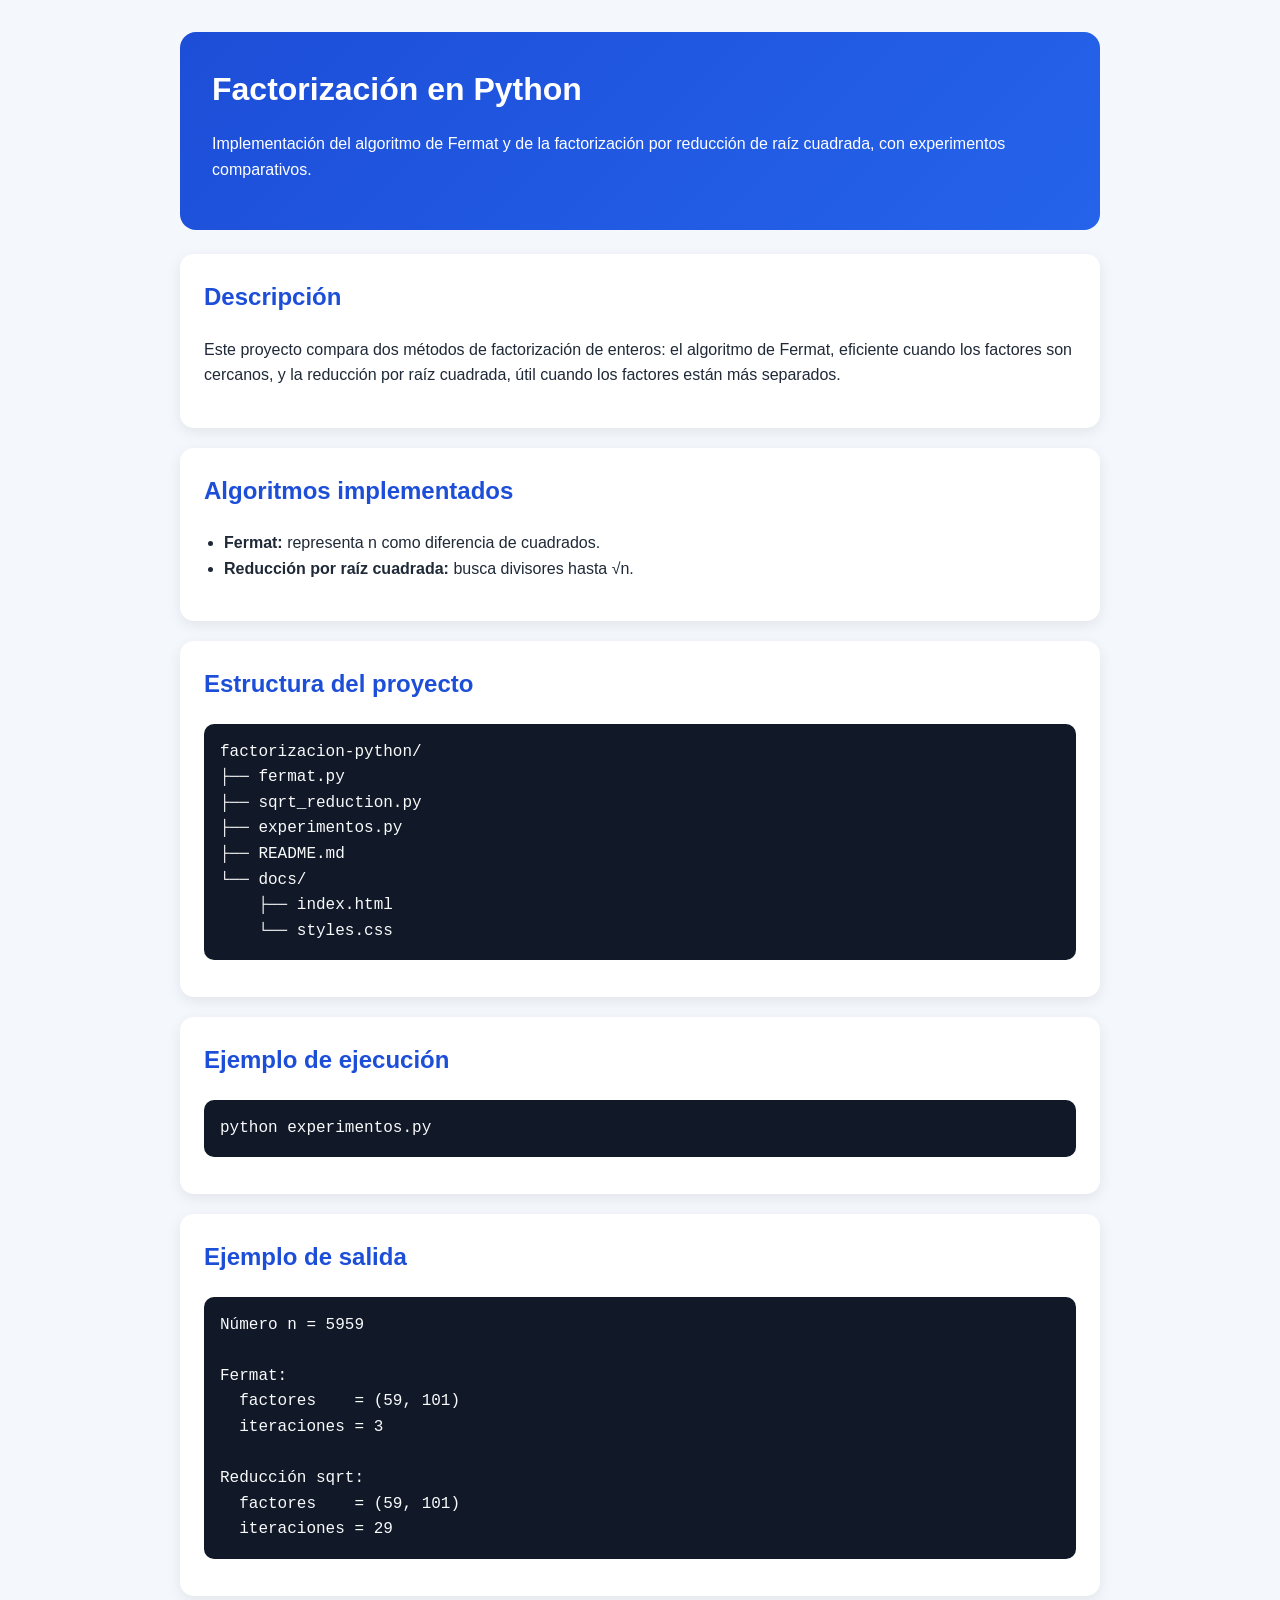
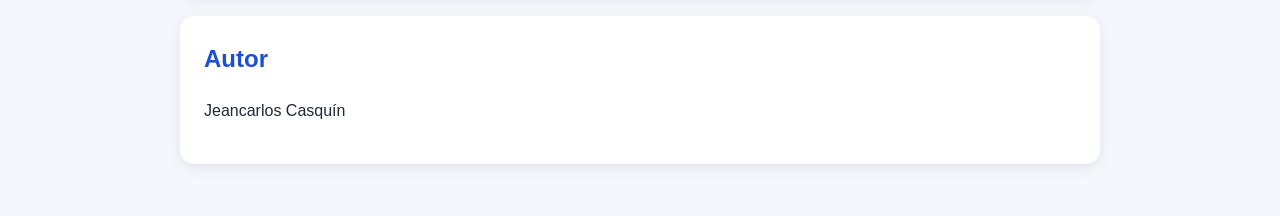
==== docs/index.html @ 1571b8cb "presentar" ====
<!DOCTYPE html>
<html lang="es">
<head>
  <meta charset="UTF-8" />
  <meta name="viewport" content="width=device-width, initial-scale=1.0" />
  <title>Factorización en Python</title>
  <link rel="stylesheet" href="styles.css" />
</head>
<body>
  <div class="container">
    <header class="hero">
      <h1>Factorización en Python</h1>
      <p>
        Implementación del algoritmo de Fermat y de la factorización por
        reducción de raíz cuadrada, con experimentos comparativos.
      </p>
    </header>

    <section class="card">
      <h2>Descripción</h2>
      <p>
        Este proyecto compara dos métodos de factorización de enteros:
        el algoritmo de Fermat, eficiente cuando los factores son cercanos,
        y la reducción por raíz cuadrada, útil cuando los factores están más separados.
      </p>
    </section>

    <section class="card">
      <h2>Algoritmos implementados</h2>
      <ul>
        <li><strong>Fermat:</strong> representa n como diferencia de cuadrados.</li>
        <li><strong>Reducción por raíz cuadrada:</strong> busca divisores hasta √n.</li>
      </ul>
    </section>

    <section class="card">
      <h2>Estructura del proyecto</h2>
      <pre><code>factorizacion-python/
├── fermat.py
├── sqrt_reduction.py
├── experimentos.py
├── README.md
└── docs/
    ├── index.html
    └── styles.css</code></pre>
    </section>

    <section class="card">
      <h2>Ejemplo de ejecución</h2>
      <pre><code>python experimentos.py</code></pre>
    </section>

    <section class="card">
      <h2>Ejemplo de salida</h2>
      <pre><code>Número n = 5959

Fermat:
  factores    = (59, 101)
  iteraciones = 3

Reducción sqrt:
  factores    = (59, 101)
  iteraciones = 29</code></pre>
    </section>

    <section class="card">
      <h2>Autor</h2>
      <p>Jeancarlos Casquín</p>
    </section>
  </div>
</body>
</html>
---- docs/styles.css ----
* {
  box-sizing: border-box;
}

body {
  margin: 0;
  font-family: Arial, sans-serif;
  background: #f4f7fb;
  color: #1f2937;
  line-height: 1.6;
}

.container {
  max-width: 960px;
  margin: 0 auto;
  padding: 32px 20px;
}

.hero {
  background: linear-gradient(135deg, #1d4ed8, #2563eb);
  color: white;
  padding: 32px;
  border-radius: 16px;
  margin-bottom: 24px;
}

.hero h1 {
  margin-top: 0;
  margin-bottom: 12px;
  font-size: 2rem;
}

.card {
  background: white;
  border-radius: 14px;
  padding: 24px;
  margin-bottom: 20px;
  box-shadow: 0 4px 14px rgba(0, 0, 0, 0.08);
}

h2 {
  margin-top: 0;
  color: #1d4ed8;
}

pre {
  background: #111827;
  color: #f9fafb;
  padding: 16px;
  border-radius: 10px;
  overflow-x: auto;
}

code {
  font-family: Consolas, Monaco, monospace;
}

ul {
  padding-left: 20px;
}
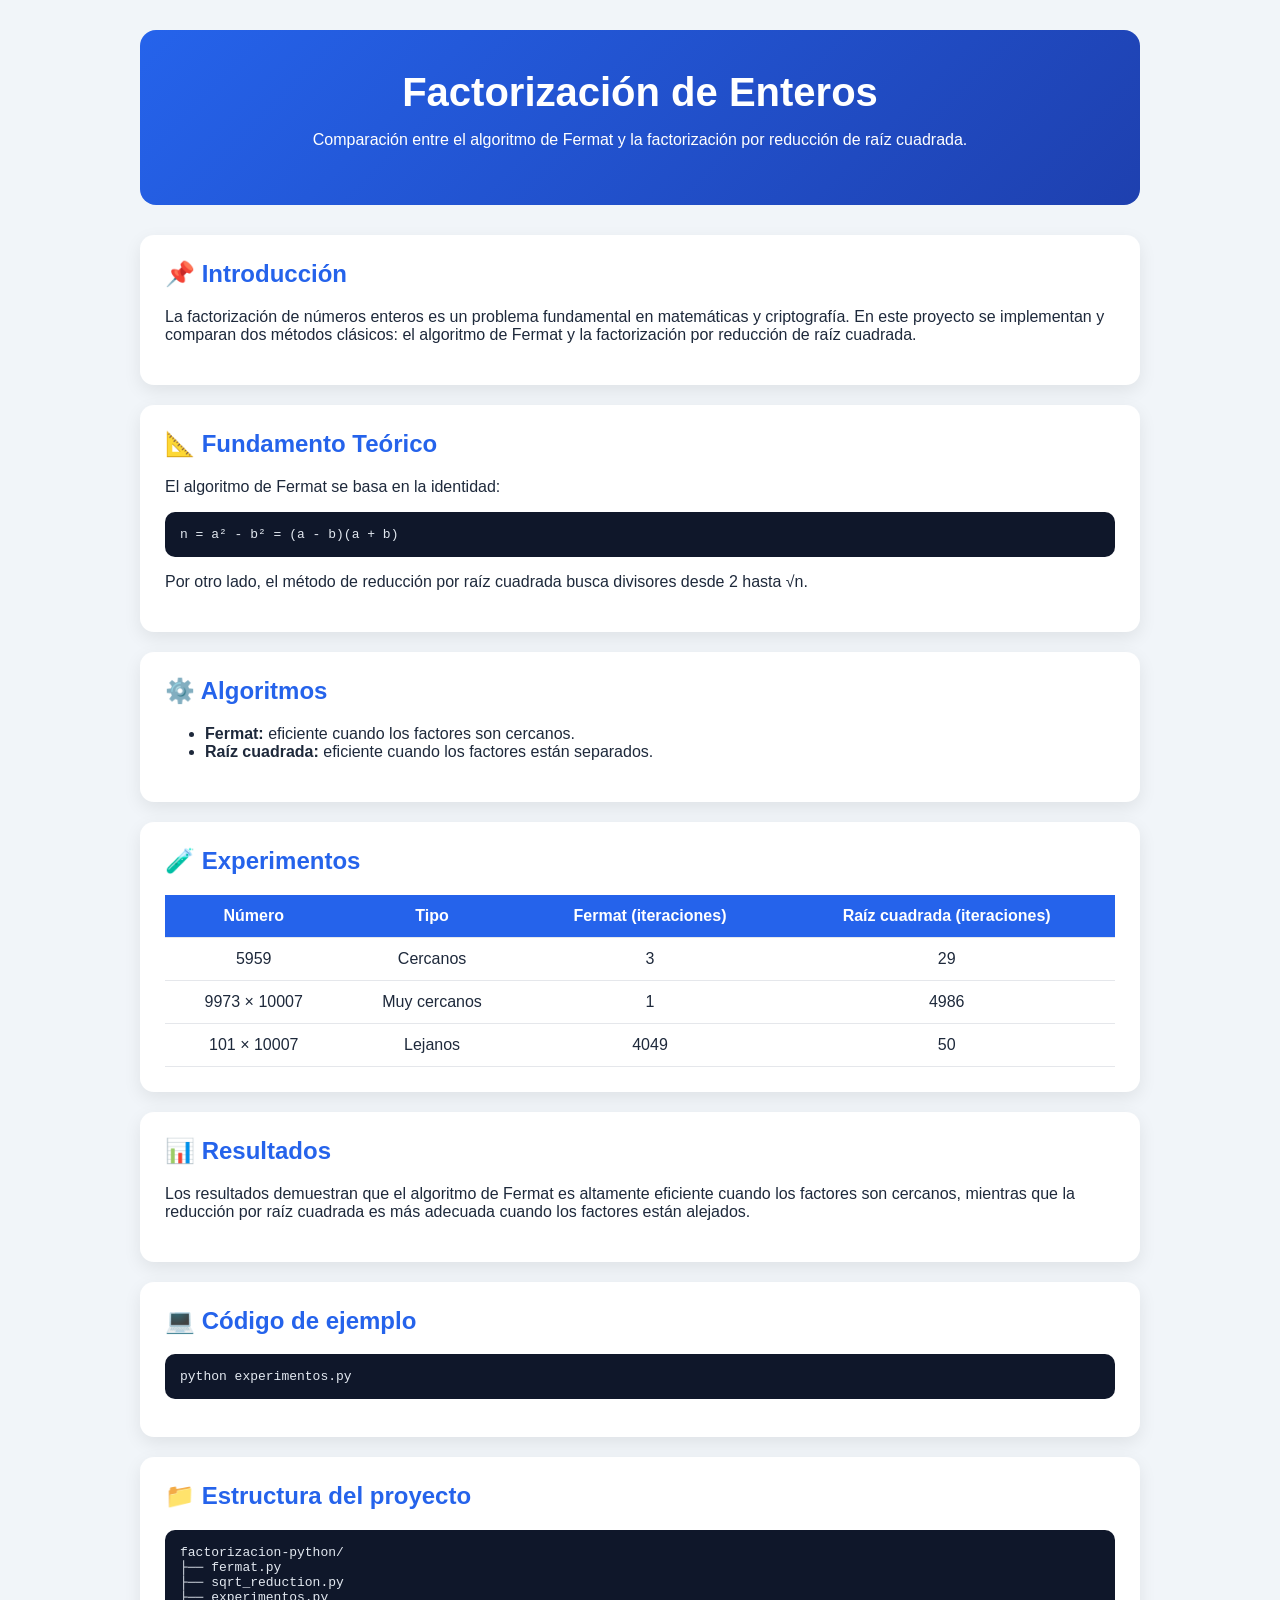
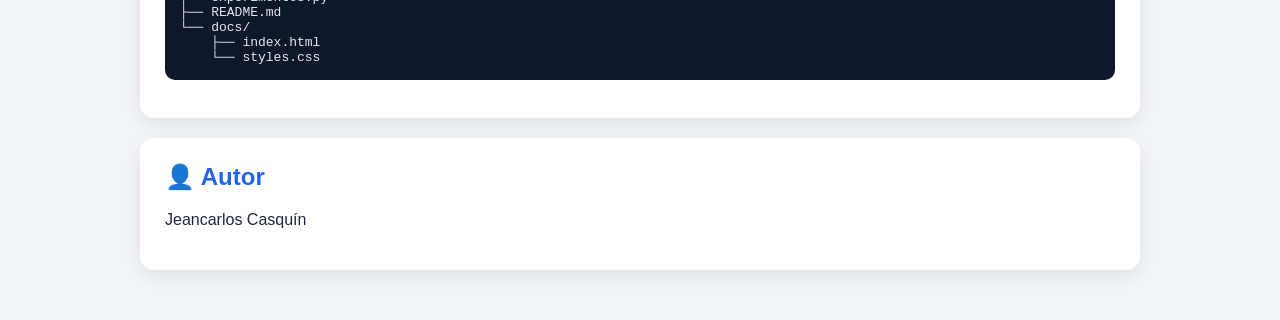
==== commit 815ff090: "presentacion v2" ====
--- a/docs/index.html
+++ b/docs/index.html
@@ -2,40 +2,104 @@
 <html lang="es">
 <head>
   <meta charset="UTF-8" />
-  <meta name="viewport" content="width=device-width, initial-scale=1.0" />
-  <title>Factorización en Python</title>
-  <link rel="stylesheet" href="styles.css" />
+  <meta name="viewport" content="width=device-width, initial-scale=1.0"/>
+  <title>Factorización de Enteros</title>
+  <link rel="stylesheet" href="styles.css"/>
 </head>
 <body>
-  <div class="container">
-    <header class="hero">
-      <h1>Factorización en Python</h1>
-      <p>
-        Implementación del algoritmo de Fermat y de la factorización por
-        reducción de raíz cuadrada, con experimentos comparativos.
-      </p>
-    </header>
 
-    <section class="card">
-      <h2>Descripción</h2>
-      <p>
-        Este proyecto compara dos métodos de factorización de enteros:
-        el algoritmo de Fermat, eficiente cuando los factores son cercanos,
-        y la reducción por raíz cuadrada, útil cuando los factores están más separados.
-      </p>
-    </section>
+<div class="container">
 
-    <section class="card">
-      <h2>Algoritmos implementados</h2>
-      <ul>
-        <li><strong>Fermat:</strong> representa n como diferencia de cuadrados.</li>
-        <li><strong>Reducción por raíz cuadrada:</strong> busca divisores hasta √n.</li>
-      </ul>
-    </section>
+  <header class="hero">
+    <h1>Factorización de Enteros</h1>
+    <p>
+      Comparación entre el algoritmo de Fermat y la factorización por reducción de raíz cuadrada.
+    </p>
+  </header>
 
-    <section class="card">
-      <h2>Estructura del proyecto</h2>
-      <pre><code>factorizacion-python/
+  <section class="card">
+    <h2>📌 Introducción</h2>
+    <p>
+      La factorización de números enteros es un problema fundamental en matemáticas y criptografía.
+      En este proyecto se implementan y comparan dos métodos clásicos:
+      el algoritmo de Fermat y la factorización por reducción de raíz cuadrada.
+    </p>
+  </section>
+
+  <section class="card">
+    <h2>📐 Fundamento Teórico</h2>
+    <p>
+      El algoritmo de Fermat se basa en la identidad:
+    </p>
+    <pre><code>n = a² - b² = (a - b)(a + b)</code></pre>
+
+    <p>
+      Por otro lado, el método de reducción por raíz cuadrada busca divisores
+      desde 2 hasta √n.
+    </p>
+  </section>
+
+  <section class="card">
+    <h2>⚙️ Algoritmos</h2>
+    <ul>
+      <li><strong>Fermat:</strong> eficiente cuando los factores son cercanos.</li>
+      <li><strong>Raíz cuadrada:</strong> eficiente cuando los factores están separados.</li>
+    </ul>
+  </section>
+
+  <section class="card">
+    <h2>🧪 Experimentos</h2>
+
+    <table>
+      <thead>
+        <tr>
+          <th>Número</th>
+          <th>Tipo</th>
+          <th>Fermat (iteraciones)</th>
+          <th>Raíz cuadrada (iteraciones)</th>
+        </tr>
+      </thead>
+      <tbody>
+        <tr>
+          <td>5959</td>
+          <td>Cercanos</td>
+          <td>3</td>
+          <td>29</td>
+        </tr>
+        <tr>
+          <td>9973 × 10007</td>
+          <td>Muy cercanos</td>
+          <td>1</td>
+          <td>4986</td>
+        </tr>
+        <tr>
+          <td>101 × 10007</td>
+          <td>Lejanos</td>
+          <td>4049</td>
+          <td>50</td>
+        </tr>
+      </tbody>
+    </table>
+
+  </section>
+
+  <section class="card">
+    <h2>📊 Resultados</h2>
+    <p>
+      Los resultados demuestran que el algoritmo de Fermat es altamente eficiente
+      cuando los factores son cercanos, mientras que la reducción por raíz cuadrada
+      es más adecuada cuando los factores están alejados.
+    </p>
+  </section>
+
+  <section class="card">
+    <h2>💻 Código de ejemplo</h2>
+    <pre><code>python experimentos.py</code></pre>
+  </section>
+
+  <section class="card">
+    <h2>📁 Estructura del proyecto</h2>
+    <pre><code>factorizacion-python/
 ├── fermat.py
 ├── sqrt_reduction.py
 ├── experimentos.py
@@ -43,30 +107,14 @@
 └── docs/
     ├── index.html
     └── styles.css</code></pre>
-    </section>
+  </section>
 
-    <section class="card">
-      <h2>Ejemplo de ejecución</h2>
-      <pre><code>python experimentos.py</code></pre>
-    </section>
+  <section class="card">
+    <h2>👤 Autor</h2>
+    <p>Jeancarlos Casquín</p>
+  </section>
 
-    <section class="card">
-      <h2>Ejemplo de salida</h2>
-      <pre><code>Número n = 5959
+</div>
 
-Fermat:
-  factores    = (59, 101)
-  iteraciones = 3
-
-Reducción sqrt:
-  factores    = (59, 101)
-  iteraciones = 29</code></pre>
-    </section>
-
-    <section class="card">
-      <h2>Autor</h2>
-      <p>Jeancarlos Casquín</p>
-    </section>
-  </div>
 </body>
 </html>
--- a/docs/styles.css
+++ b/docs/styles.css
@@ -1,60 +1,68 @@
-* {
-  box-sizing: border-box;
-}
-
 body {
   margin: 0;
-  font-family: Arial, sans-serif;
-  background: #f4f7fb;
-  color: #1f2937;
-  line-height: 1.6;
+  font-family: 'Segoe UI', Arial, sans-serif;
+  background: #f1f5f9;
+  color: #1e293b;
 }
 
 .container {
-  max-width: 960px;
-  margin: 0 auto;
-  padding: 32px 20px;
+  max-width: 1000px;
+  margin: auto;
+  padding: 30px 20px;
 }
 
 .hero {
-  background: linear-gradient(135deg, #1d4ed8, #2563eb);
+  background: linear-gradient(135deg, #2563eb, #1e40af);
   color: white;
-  padding: 32px;
+  padding: 40px;
   border-radius: 16px;
-  margin-bottom: 24px;
+  text-align: center;
+  margin-bottom: 30px;
 }
 
 .hero h1 {
-  margin-top: 0;
-  margin-bottom: 12px;
-  font-size: 2rem;
+  margin: 0;
+  font-size: 2.5rem;
 }
 
 .card {
   background: white;
   border-radius: 14px;
-  padding: 24px;
+  padding: 25px;
   margin-bottom: 20px;
-  box-shadow: 0 4px 14px rgba(0, 0, 0, 0.08);
+  box-shadow: 0 6px 18px rgba(0,0,0,0.08);
 }
 
 h2 {
+  color: #2563eb;
   margin-top: 0;
-  color: #1d4ed8;
 }
 
 pre {
-  background: #111827;
-  color: #f9fafb;
-  padding: 16px;
+  background: #0f172a;
+  color: #e2e8f0;
+  padding: 15px;
   border-radius: 10px;
   overflow-x: auto;
 }
 
-code {
-  font-family: Consolas, Monaco, monospace;
+table {
+  width: 100%;
+  border-collapse: collapse;
+  margin-top: 15px;
 }
 
-ul {
-  padding-left: 20px;
+th, td {
+  padding: 12px;
+  border-bottom: 1px solid #e5e7eb;
+  text-align: center;
+}
+
+th {
+  background: #2563eb;
+  color: white;
+}
+
+tr:hover {
+  background: #f8fafc;
 }
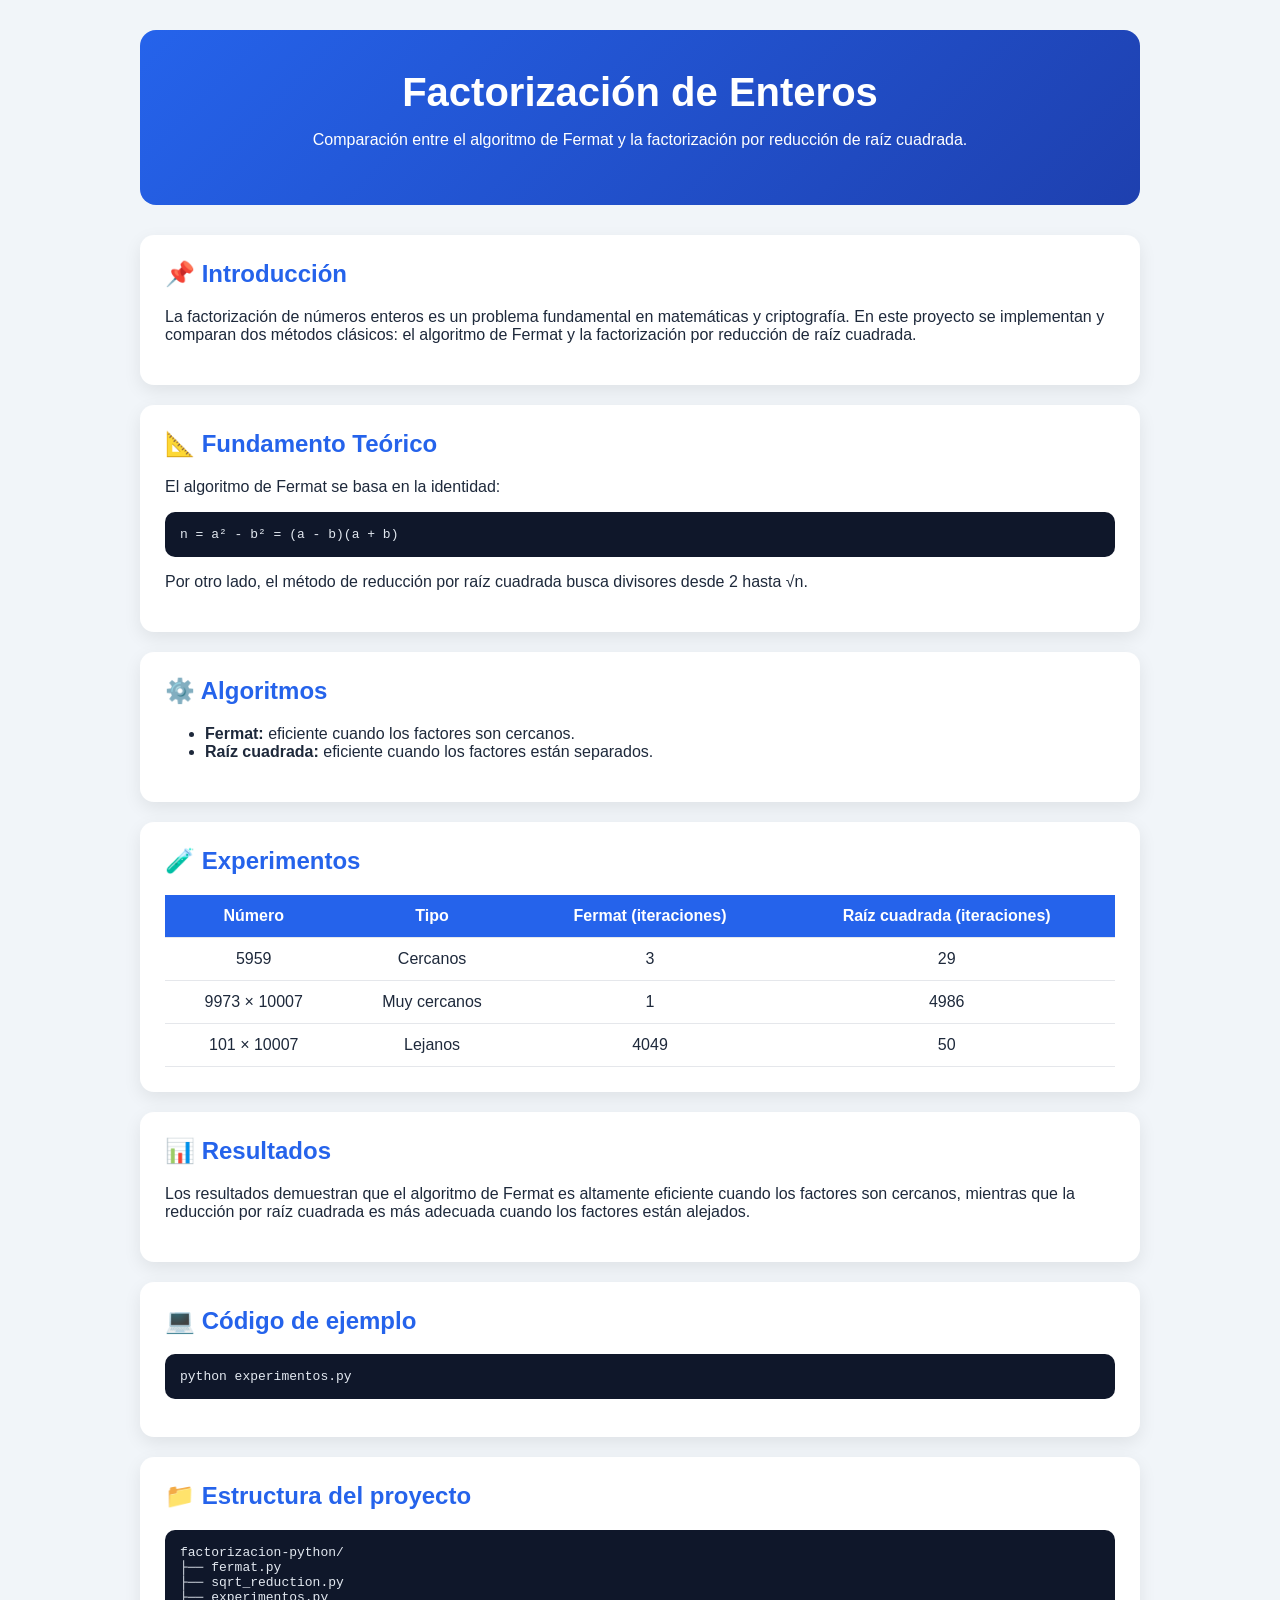
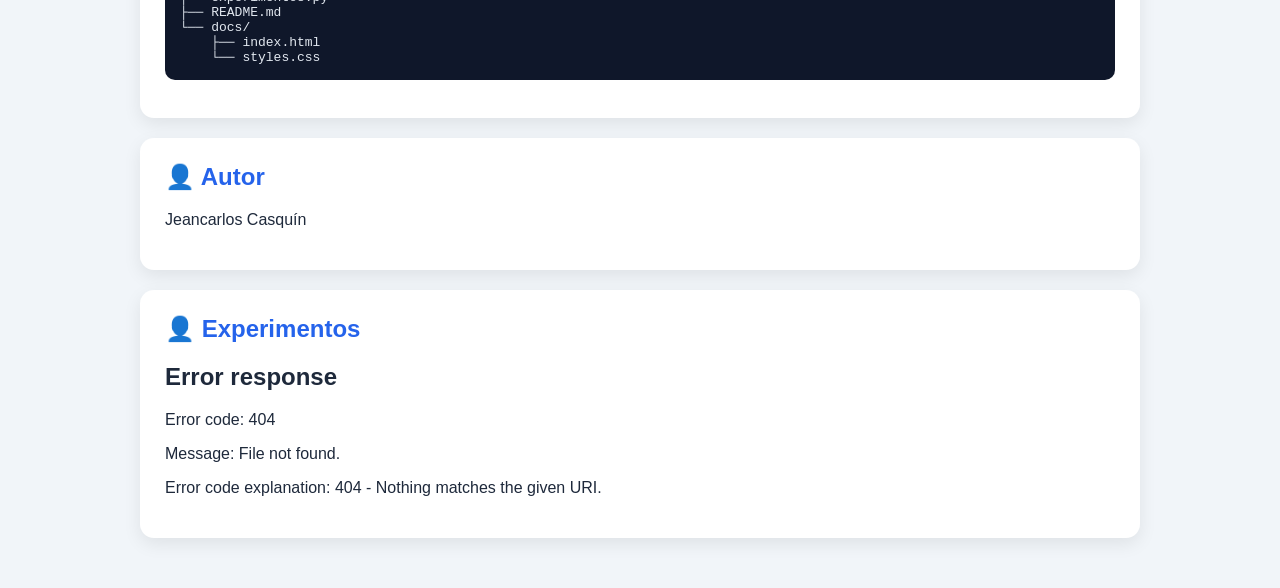
==== commit 4fa03188: "presentacion v3" ====
--- a/docs/index.html
+++ b/docs/index.html
@@ -113,8 +113,18 @@
     <h2>👤 Autor</h2>
     <p>Jeancarlos Casquín</p>
   </section>
-
+  <section class="card">
+    <h2>👤 Experimentos</h2>
+    <div id="resultados"></div>
+  </section>
 </div>
 
 </body>
+<script>
+fetch("resultados.html")
+  .then(res => res.text())
+  .then(data => {
+    document.getElementById("resultados").innerHTML = data;
+  });
+</script>
 </html>
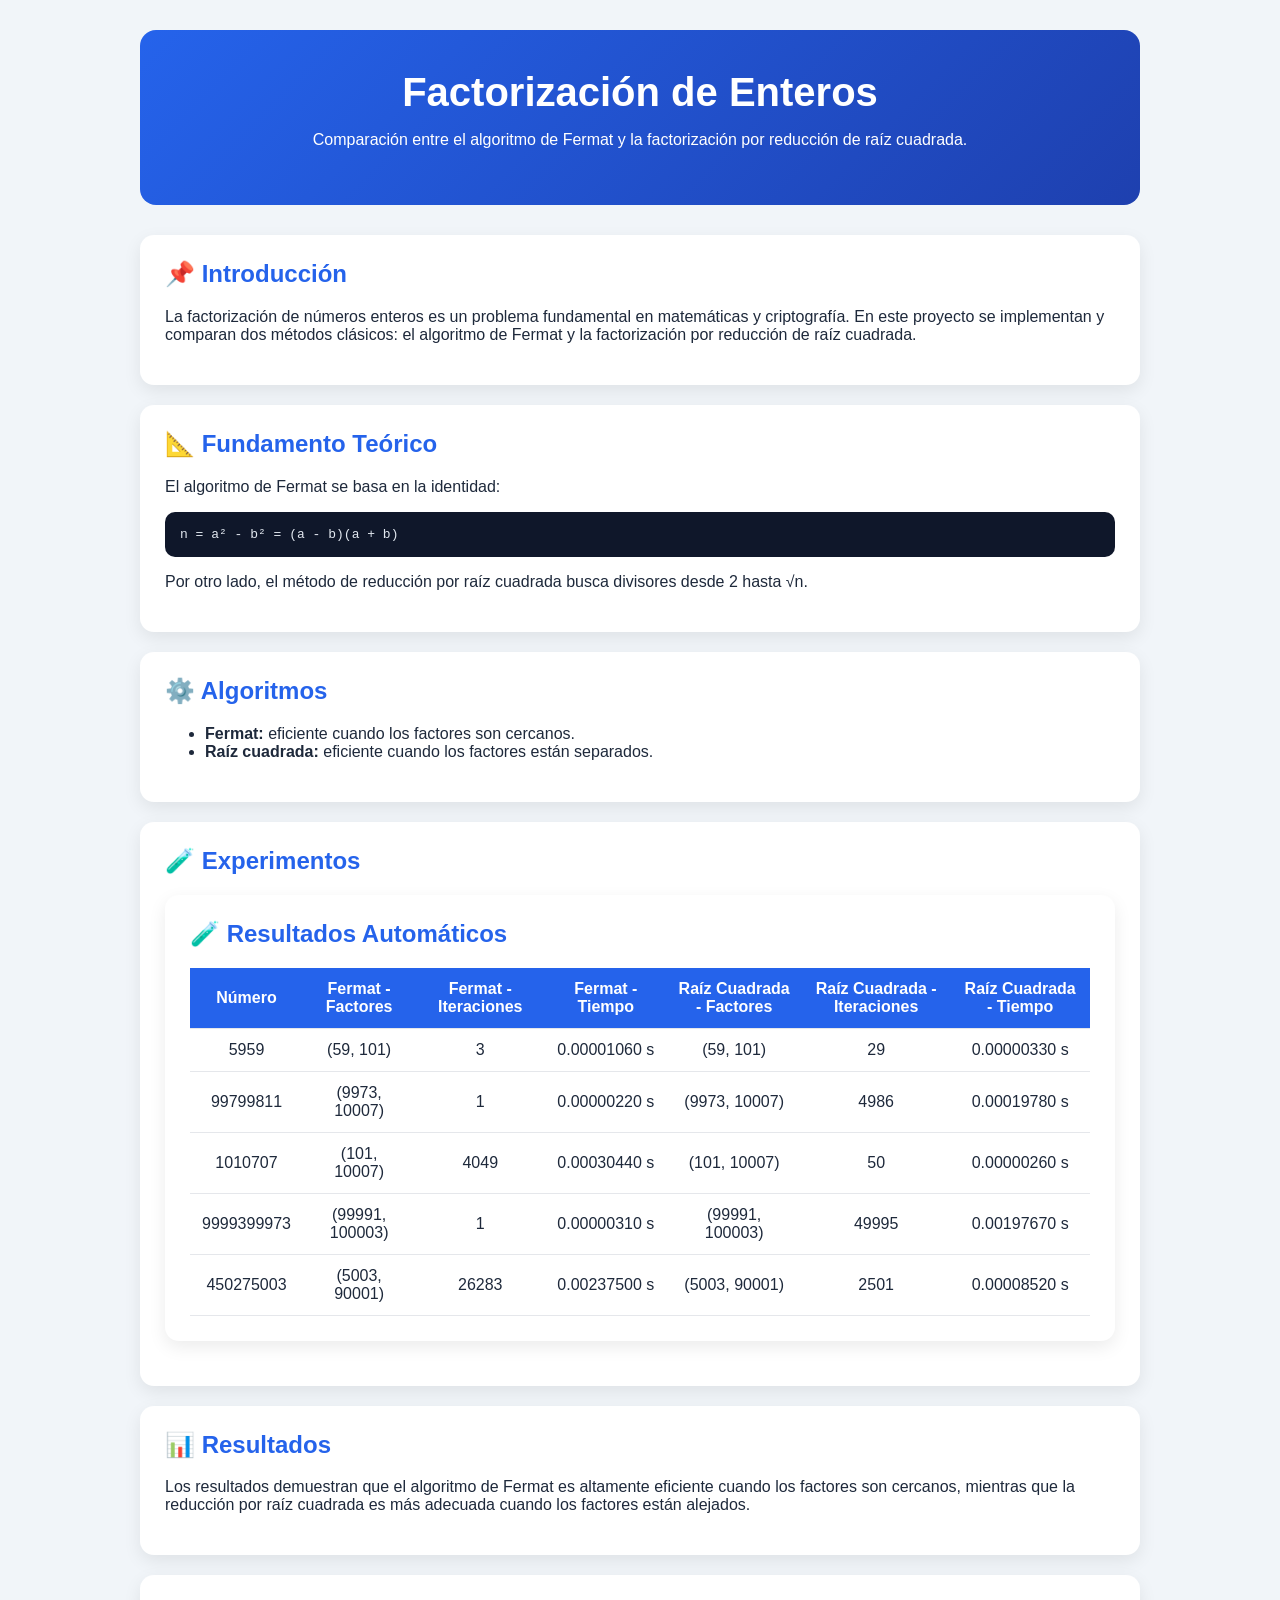
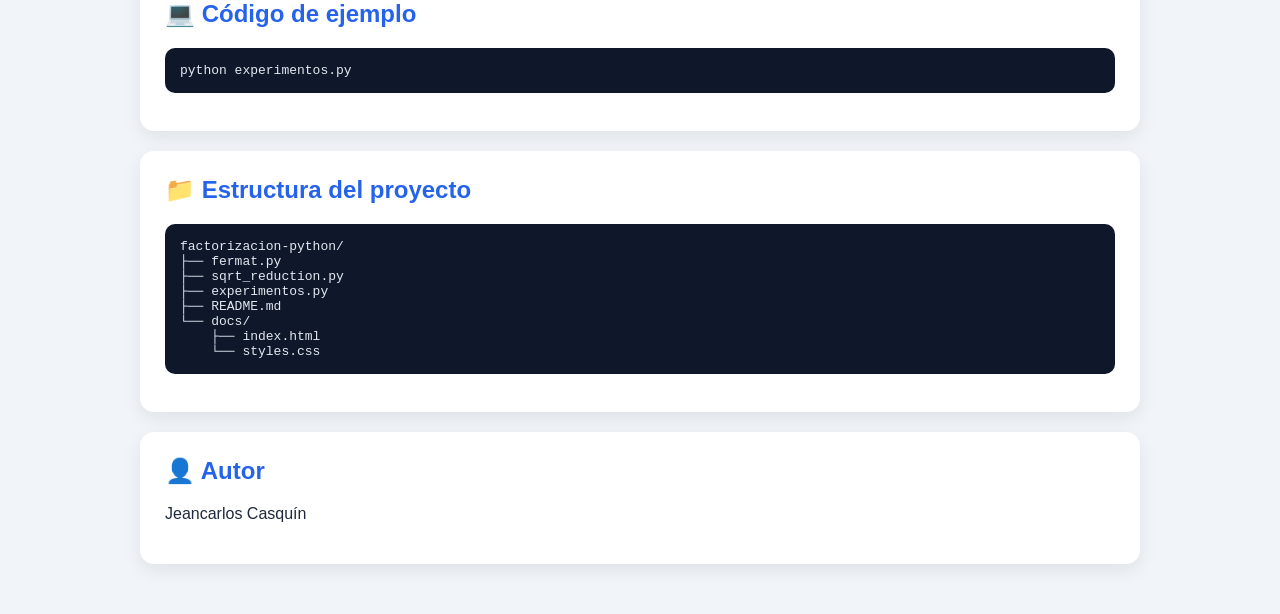
==== commit 47d5371f: "presentacion v4" ====
--- a/docs/index.html
+++ b/docs/index.html
@@ -50,37 +50,7 @@
   <section class="card">
     <h2>🧪 Experimentos</h2>
 
-    <table>
-      <thead>
-        <tr>
-          <th>Número</th>
-          <th>Tipo</th>
-          <th>Fermat (iteraciones)</th>
-          <th>Raíz cuadrada (iteraciones)</th>
-        </tr>
-      </thead>
-      <tbody>
-        <tr>
-          <td>5959</td>
-          <td>Cercanos</td>
-          <td>3</td>
-          <td>29</td>
-        </tr>
-        <tr>
-          <td>9973 × 10007</td>
-          <td>Muy cercanos</td>
-          <td>1</td>
-          <td>4986</td>
-        </tr>
-        <tr>
-          <td>101 × 10007</td>
-          <td>Lejanos</td>
-          <td>4049</td>
-          <td>50</td>
-        </tr>
-      </tbody>
-    </table>
-
+     <div id="resultados"></div>
   </section>
 
   <section class="card">
@@ -113,10 +83,7 @@
     <h2>👤 Autor</h2>
     <p>Jeancarlos Casquín</p>
   </section>
-  <section class="card">
-    <h2>👤 Experimentos</h2>
-    <div id="resultados"></div>
-  </section>
+
 </div>
 
 </body>
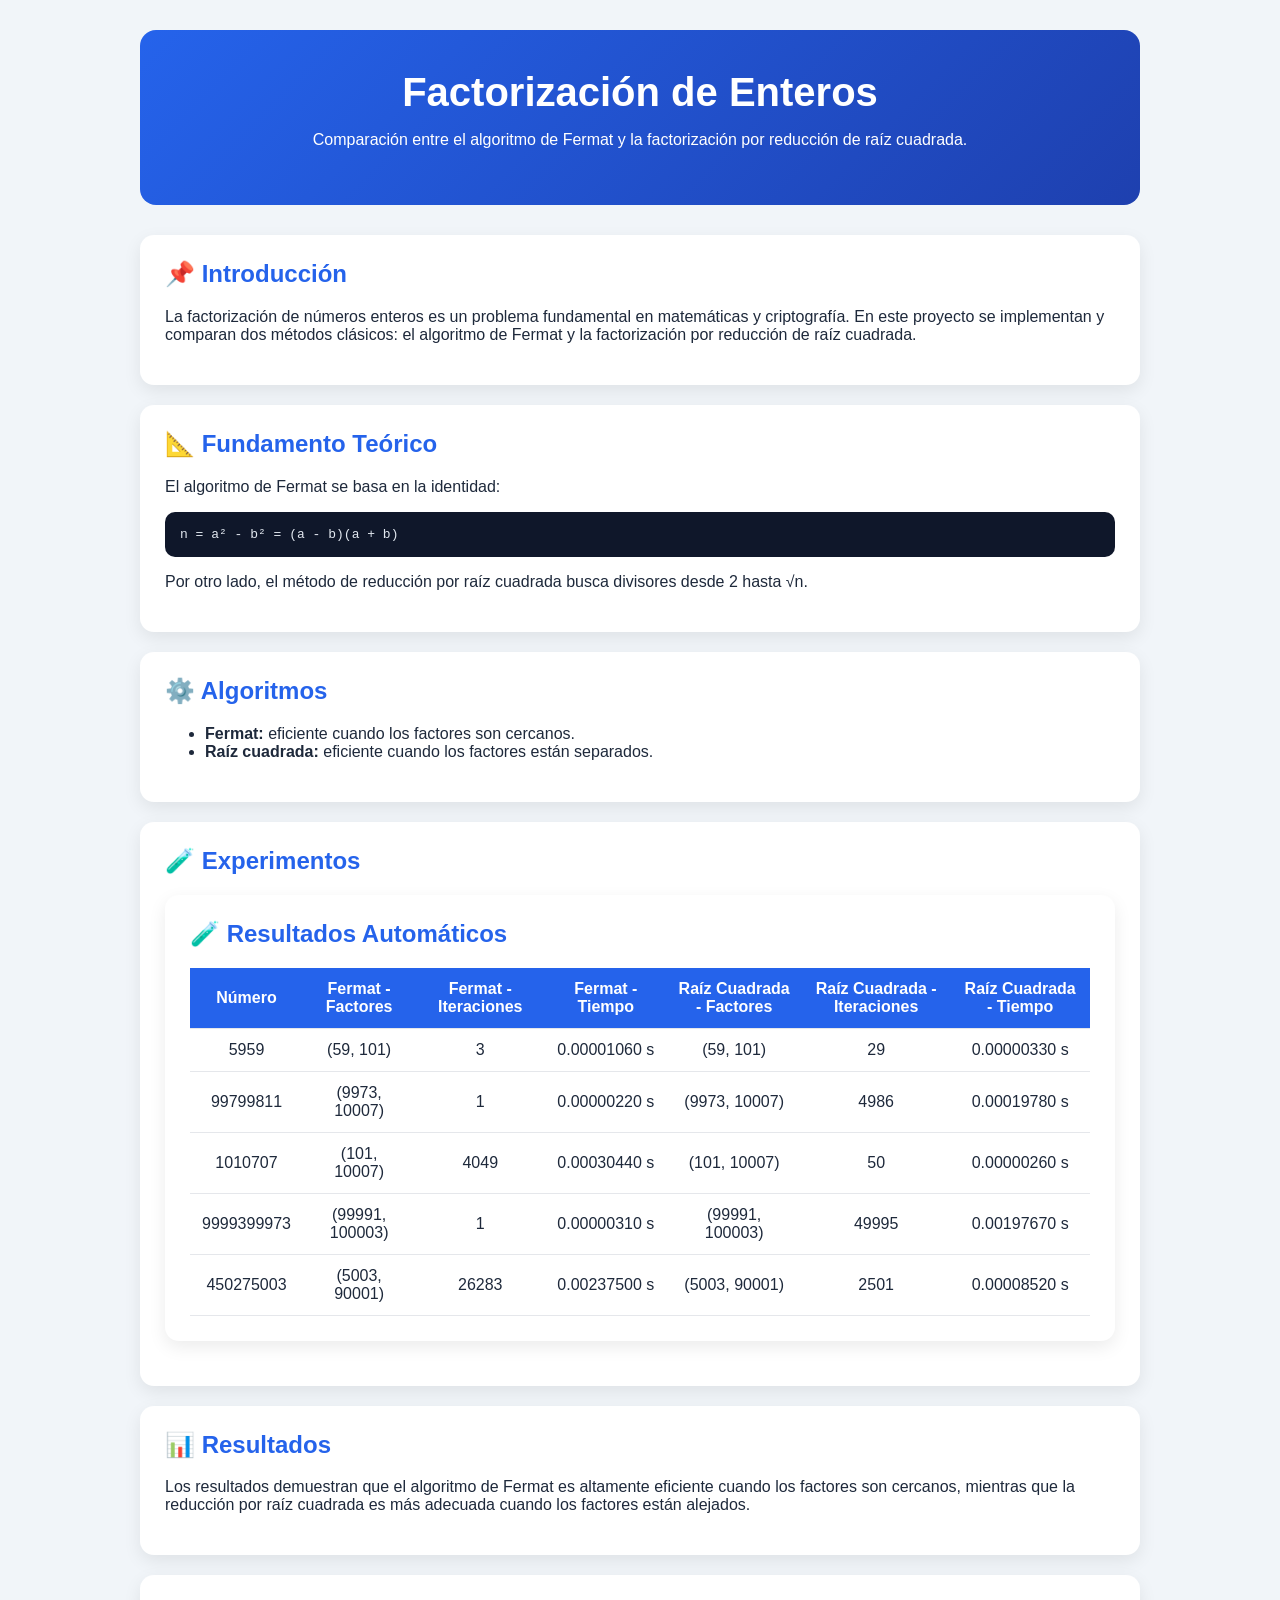
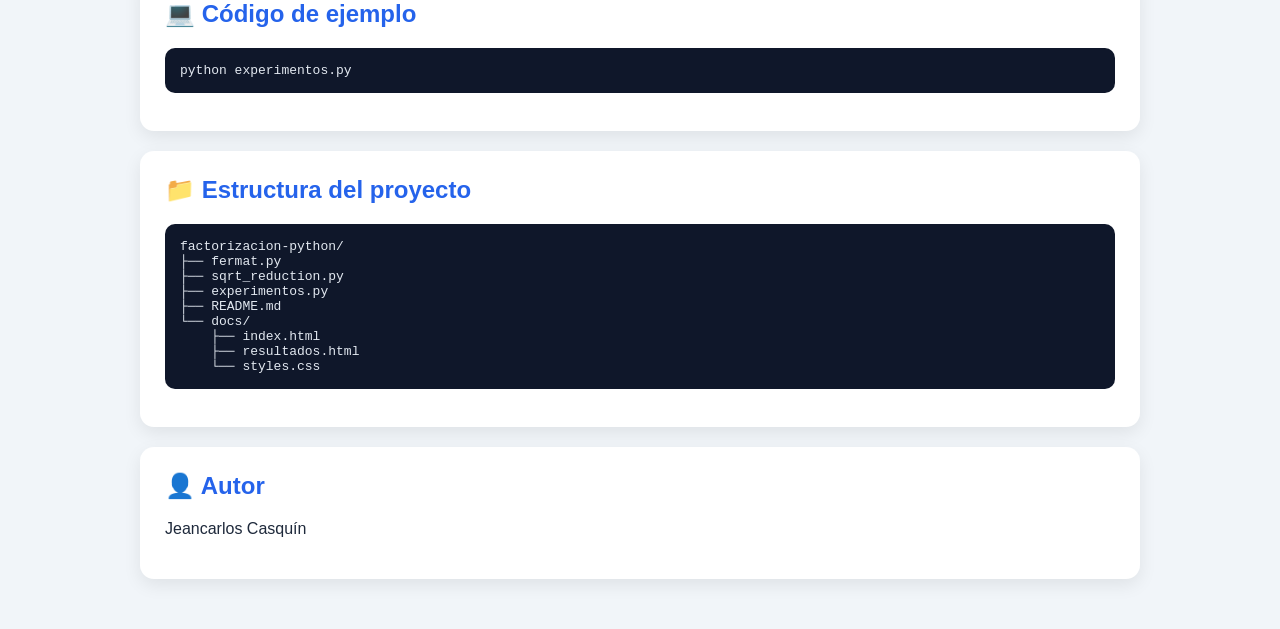
==== commit 672c8331: "agregar resultados html" ====
--- a/docs/index.html
+++ b/docs/index.html
@@ -76,6 +76,7 @@
 ├── README.md
 └── docs/
     ├── index.html
+    ├── resultados.html
     └── styles.css</code></pre>
   </section>
 
